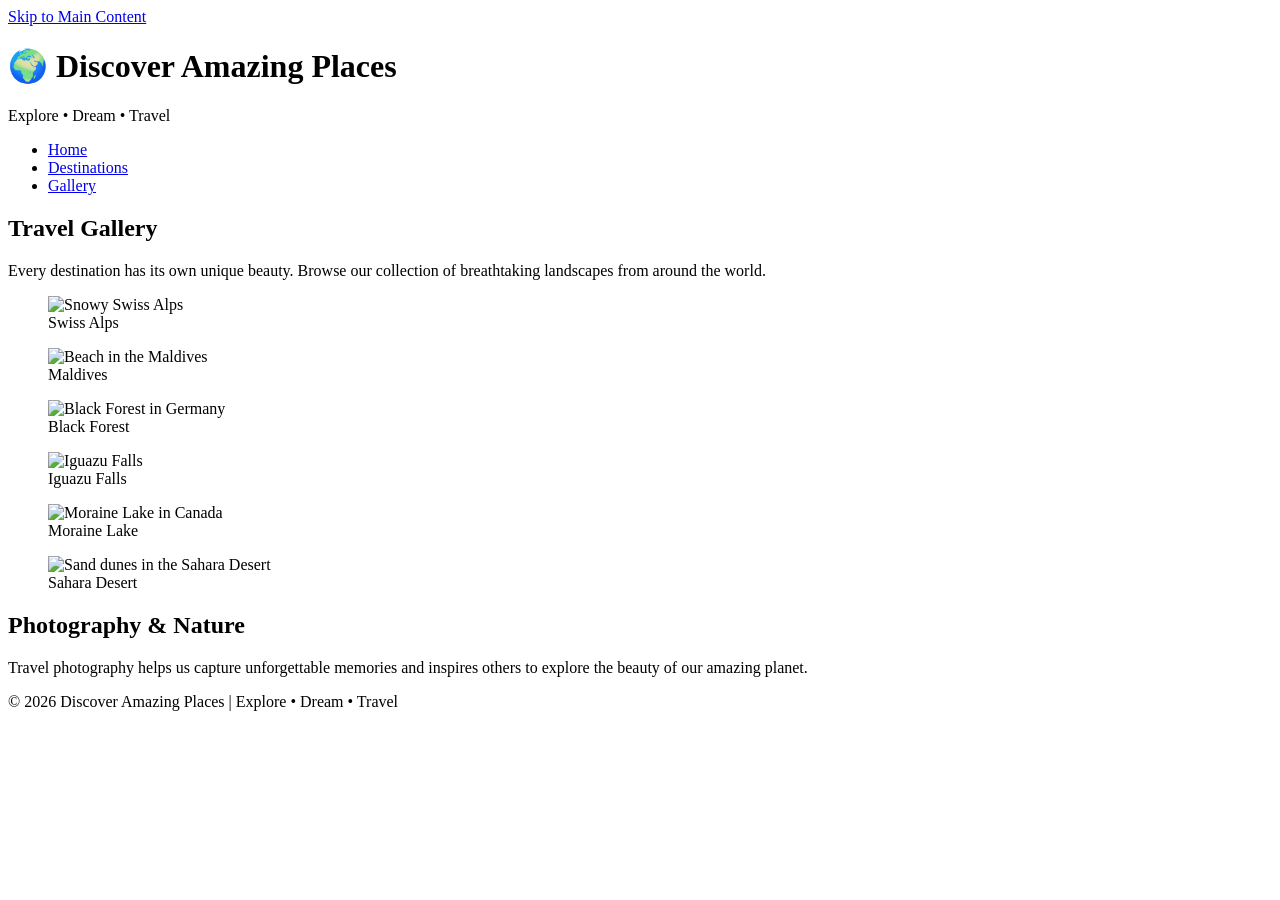
==== gallery.html @ b66141e8 "Add files via upload" ====
<!DOCTYPE html>
<html lang="en">

<head>
    <meta charset="UTF-8">
    <meta name="viewport" content="width=device-width, initial-scale=1.0">
    <title>Travel Gallery | Discover Amazing Places</title>

    <link rel="stylesheet" href="css/style.css">
</head>

<body>

    <!-- Skip Link -->
    <a href="#main-content" class="skip-link">Skip to Main Content</a>

    <!-- Header -->
    <header>

        <div class="logo">
            <h1>🌍 Discover Amazing Places</h1>
            <p>Explore • Dream • Travel</p>
        </div>

        <!-- Navigation -->
        <nav>
            <ul class="nav-menu">
                <li><a href="index.html">Home</a></li>
                <li><a href="places.html">Destinations</a></li>
                <li><a href="gallery.html" class="active">Gallery</a></li>
            </ul>
        </nav>

    </header>

    <!-- Main -->
    <main id="main-content">

        <section class="page-banner">

            <h2>Travel Gallery</h2>

            <p>
                Every destination has its own unique beauty.
                Browse our collection of breathtaking landscapes
                from around the world.
            </p>

        </section>

        <section class="gallery">

            <div class="gallery-grid">

                <figure>
                    <img src="images/mountain.jpg" alt="Snowy Swiss Alps">
                    <figcaption>Swiss Alps</figcaption>
                </figure>

                <figure>
                    <img src="images/beach.jpg" alt="Beach in the Maldives">
                    <figcaption>Maldives</figcaption>
                </figure>

                <figure>
                    <img src="images/forest.jpg" alt="Black Forest in Germany">
                    <figcaption>Black Forest</figcaption>
                </figure>

                <figure>
                    <img src="images/waterfall.jpg" alt="Iguazu Falls">
                    <figcaption>Iguazu Falls</figcaption>
                </figure>

                <figure>
                    <img src="images/lake.jpg" alt="Moraine Lake in Canada">
                    <figcaption>Moraine Lake</figcaption>
                </figure>

                <figure>
                    <img src="images/desert.jpg" alt="Sand dunes in the Sahara Desert">
                    <figcaption>Sahara Desert</figcaption>
                </figure>

            </div>

        </section>

        <section class="gallery-info">

            <h2>Photography & Nature</h2>

            <p>
                Travel photography helps us capture unforgettable
                memories and inspires others to explore the beauty
                of our amazing planet.
            </p>

        </section>

    </main>

    <!-- Footer -->
    <footer>

        <p>
            © 2026 Discover Amazing Places |
            Explore • Dream • Travel
        </p>

    </footer>

</body>

</html>
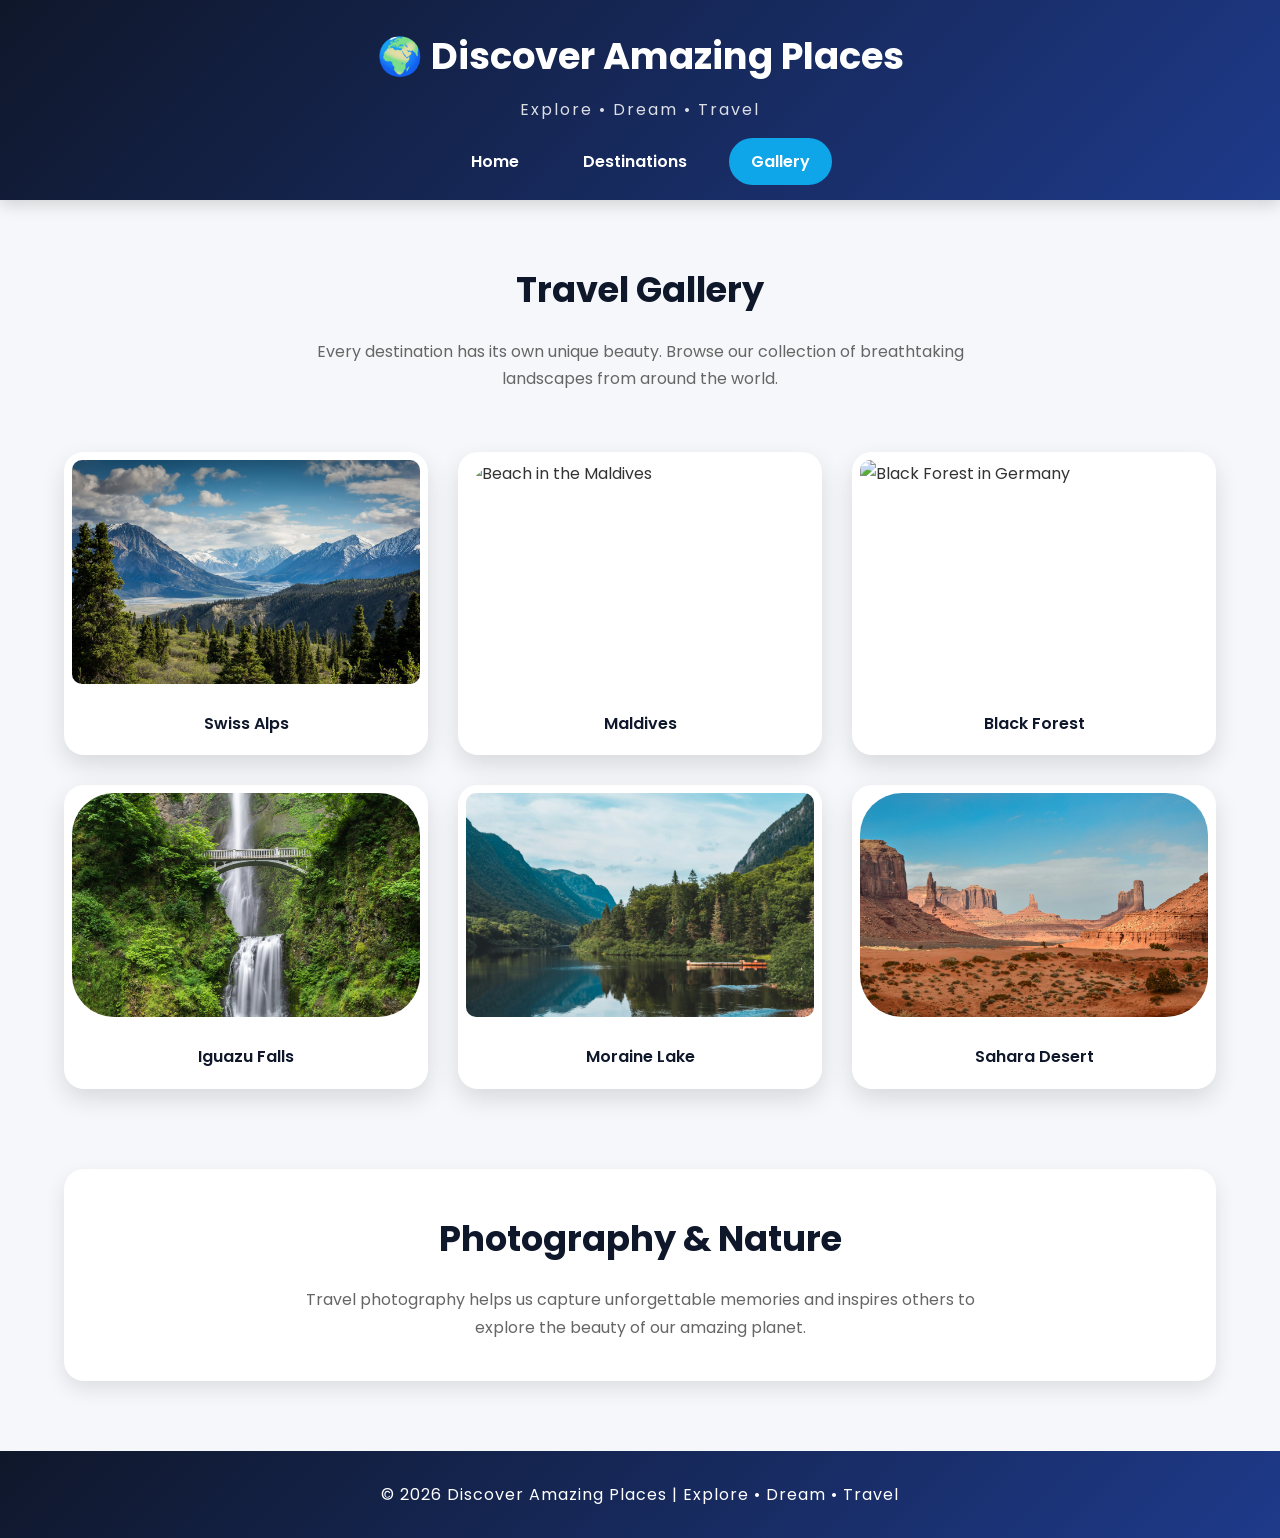
==== commit 4859a626: "Update gallery.html" ====
--- a/gallery.html
+++ b/gallery.html
@@ -112,4 +112,4 @@
 
 </body>
 
-</html>+</html>
--- a/css/style.css
+++ b/css/style.css
@@ -0,0 +1,608 @@
+/* ===========================
+   GOOGLE FONT
+=========================== */
+@import url('https://fonts.googleapis.com/css2?family=Poppins:wght@300;400;500;600;700&display=swap');
+
+/* ===========================
+   RESET
+=========================== */
+
+*{
+    margin:0;
+    padding:0;
+    box-sizing:border-box;
+}
+
+html{
+    scroll-behavior:smooth;
+}
+
+body{
+    font-family:'Poppins',sans-serif;
+    background:#f5f7fa;
+    color:#333;
+    line-height:1.7;
+}
+
+/* ===========================
+   SKIP LINK
+=========================== */
+
+.skip-link{
+    position:absolute;
+    left:20px;
+    top:-60px;
+    background:#0f172a;
+    color:#fff;
+    padding:12px 18px;
+    text-decoration:none;
+    border-radius:8px;
+    font-weight:600;
+    transition:.3s;
+    z-index:1000;
+}
+
+.skip-link:focus{
+    top:20px;
+}
+
+/* ===========================
+   HEADER
+=========================== */
+
+header{
+    background:linear-gradient(135deg,#0f172a,#1e3a8a);
+    color:white;
+    padding:25px 8%;
+    box-shadow:0 5px 15px rgba(0,0,0,.15);
+}
+
+.logo{
+    text-align:center;
+}
+
+.logo h1{
+    font-size:2.3rem;
+    margin-bottom:8px;
+}
+
+.logo p{
+    opacity:.85;
+    letter-spacing:2px;
+}
+
+/* ===========================
+   NAVIGATION
+=========================== */
+
+nav{
+    margin-top:25px;
+}
+
+.nav-menu{
+    display:flex;
+    justify-content:center;
+    align-items:center;
+    list-style:none;
+    gap:20px;
+    flex-wrap:wrap;
+}
+
+.nav-menu a{
+
+    color:white;
+    text-decoration:none;
+    padding:12px 22px;
+    border-radius:30px;
+    font-weight:600;
+    transition:.35s;
+
+}
+
+.nav-menu a:hover{
+
+    background:white;
+    color:#1e3a8a;
+    transform:translateY(-3px);
+
+}
+
+.active{
+
+    background:#0ea5e9;
+    color:white !important;
+
+}
+
+/* ===========================
+   MAIN
+=========================== */
+
+main{
+
+    width:90%;
+    max-width:1250px;
+    margin:60px auto;
+
+}
+
+/* ===========================
+   HERO
+=========================== */
+
+.hero{
+
+    display:flex;
+    justify-content:space-between;
+    align-items:center;
+    gap:60px;
+    margin-bottom:90px;
+    flex-wrap:wrap;
+
+}
+
+.hero-text{
+
+    flex:1;
+
+}
+
+.hero-text h2{
+
+    font-size:3rem;
+    color:#0f172a;
+    margin-bottom:20px;
+
+}
+
+.hero-text p{
+
+    font-size:1.1rem;
+    margin-bottom:30px;
+    color:#555;
+
+}
+
+/* ===========================
+   BUTTON
+=========================== */
+
+.btn{
+
+    display:inline-block;
+    background:#0284c7;
+    color:white;
+    text-decoration:none;
+    padding:15px 32px;
+    border-radius:40px;
+    font-weight:600;
+    transition:.35s;
+
+}
+
+.btn:hover{
+
+    background:#f97316;
+    transform:translateY(-4px);
+
+}
+
+/* ===========================
+   HERO IMAGE
+=========================== */
+
+.hero-image{
+
+    flex:1;
+
+}
+
+.hero-image img{
+
+    width:100%;
+    border-radius:20px;
+    border:6px solid white;
+    box-shadow:0 15px 40px rgba(0,0,0,.2);
+
+}
+
+/* ===========================
+   GLOBAL IMAGE STYLE
+=========================== */
+
+img{
+
+    width:100%;
+    display:block;
+    border-radius:18px;
+    border:4px solid white;
+    padding:4px;
+    transition:.4s;
+    object-fit:cover;
+
+}
+
+img:hover{
+
+    transform:scale(1.05);
+    box-shadow:0 12px 30px rgba(0,0,0,.25);
+
+}
+
+/* ===========================
+   SECTION TITLES
+=========================== */
+
+section h2{
+
+    text-align:center;
+    font-size:2.2rem;
+    color:#0f172a;
+    margin-bottom:18px;
+
+}
+
+.page-banner{
+
+    text-align:center;
+    margin-bottom:60px;
+
+}
+
+.page-banner p{
+
+    max-width:700px;
+    margin:auto;
+    color:#666;
+
+}
+
+/* ===========================
+   FEATURED CARDS
+=========================== */
+
+.featured{
+
+    margin-bottom:90px;
+
+}
+
+.featured-cards{
+
+    display:flex;
+    justify-content:center;
+    gap:30px;
+    flex-wrap:wrap;
+    margin-top:40px;
+
+}
+
+.card{
+
+    background:white;
+    width:340px;
+    border-radius:18px;
+    overflow:hidden;
+    box-shadow:0 10px 25px rgba(0,0,0,.12);
+    transition:.35s;
+
+}
+
+.card:hover{
+
+    transform:translateY(-10px);
+
+}
+
+.card img{
+
+    height:220px;
+
+}
+
+.card h3{
+
+    margin:20px;
+
+}
+
+.card p{
+
+    margin:0 20px 25px;
+    color:#666;
+
+}
+
+/* ===========================
+   WHY TRAVEL
+=========================== */
+
+.why-travel{
+
+    margin-bottom:90px;
+
+}
+
+.travel-boxes{
+
+    display:flex;
+    gap:25px;
+    flex-wrap:wrap;
+    justify-content:center;
+    margin-top:35px;
+
+}
+
+.box{
+
+    background:white;
+    width:320px;
+    padding:30px;
+    border-radius:18px;
+    text-align:center;
+    box-shadow:0 8px 20px rgba(0,0,0,.1);
+    transition:.35s;
+
+}
+
+.box:hover{
+
+    background:#0284c7;
+    color:white;
+    transform:translateY(-8px);
+
+}
+
+.box p{
+
+    margin-top:15px;
+
+}
+
+/* ===========================
+   DESTINATION CARDS
+=========================== */
+
+.destinations{
+
+    display:flex;
+    flex-wrap:wrap;
+    gap:30px;
+    justify-content:center;
+
+}
+
+.destination-card{
+
+    width:360px;
+    background:white;
+    border-radius:20px;
+    overflow:hidden;
+    box-shadow:0 10px 25px rgba(0,0,0,.12);
+    transition:.35s;
+
+}
+
+.destination-card:hover{
+
+    transform:translateY(-10px);
+
+}
+
+.destination-card img{
+
+    height:240px;
+
+}
+
+.card-content{
+
+    padding:22px;
+
+}
+
+.card-content h3{
+
+    margin-bottom:12px;
+
+}
+
+.card-content ul{
+
+    margin-top:18px;
+    margin-left:20px;
+
+}
+
+.card-content li{
+
+    margin-bottom:8px;
+
+}
+/* ===========================
+   GALLERY
+=========================== */
+
+.gallery {
+    margin-bottom: 80px;
+}
+
+.gallery-grid {
+    display: grid;
+    grid-template-columns: repeat(3, 1fr);
+    gap: 30px;
+    margin-top: 40px;
+}
+
+.gallery-grid figure {
+    background: white;
+    border-radius: 20px;
+    overflow: hidden;
+    box-shadow: 0 10px 25px rgba(0,0,0,0.12);
+    transition: 0.4s;
+}
+
+.gallery-grid figure:hover {
+    transform: translateY(-10px);
+}
+
+.gallery-grid img {
+    height: 240px;
+}
+
+/* nth-child Requirement */
+.gallery-grid figure:nth-child(even) img {
+    border-radius: 50px;
+}
+
+.gallery-grid figcaption {
+    padding: 18px;
+    text-align: center;
+    font-weight: 600;
+    color: #0f172a;
+}
+
+/* ===========================
+   GALLERY INFO
+=========================== */
+
+.gallery-info {
+    background: white;
+    margin-top: 70px;
+    padding: 40px;
+    border-radius: 20px;
+    text-align: center;
+    box-shadow: 0 8px 20px rgba(0,0,0,0.1);
+}
+
+.gallery-info p {
+    max-width: 700px;
+    margin: 15px auto 0;
+    color: #666;
+}
+
+/* ===========================
+   TRAVEL TIPS
+=========================== */
+
+.travel-tips {
+    margin-top: 80px;
+}
+
+.tips-container {
+    display: flex;
+    justify-content: center;
+    gap: 25px;
+    flex-wrap: wrap;
+    margin-top: 35px;
+}
+
+.tip {
+    width: 320px;
+    background: white;
+    padding: 30px;
+    border-radius: 18px;
+    text-align: center;
+    box-shadow: 0 10px 25px rgba(0,0,0,.1);
+    transition: 0.3s;
+}
+
+.tip:hover {
+    background: #0ea5e9;
+    color: white;
+    transform: translateY(-8px);
+}
+
+.tip h3 {
+    margin-bottom: 15px;
+}
+
+/* ===========================
+   FOOTER
+=========================== */
+
+footer {
+    background: linear-gradient(135deg,#0f172a,#1e3a8a);
+    color: white;
+    text-align: center;
+    padding: 30px;
+    margin-top: 70px;
+}
+
+footer p {
+    letter-spacing: 1px;
+}
+
+/* ===========================
+   RESPONSIVE DESIGN
+=========================== */
+
+@media (max-width: 992px) {
+
+    .hero {
+        flex-direction: column;
+        text-align: center;
+    }
+
+    .hero-text h2 {
+        font-size: 2.4rem;
+    }
+
+    .featured-cards,
+    .travel-boxes,
+    .tips-container,
+    .destinations {
+        justify-content: center;
+    }
+
+}
+
+@media (max-width: 768px) {
+
+    .logo h1 {
+        font-size: 1.8rem;
+    }
+
+    .nav-menu {
+        flex-direction: column;
+        gap: 12px;
+    }
+
+    .hero-text h2 {
+        font-size: 2rem;
+    }
+
+    .card,
+    .box,
+    .tip,
+    .destination-card {
+        width: 100%;
+    }
+
+    .gallery-grid {
+        grid-template-columns: 1fr;
+    }
+
+    main {
+        width: 95%;
+    }
+
+}
+
+@media (max-width: 480px) {
+
+    .hero-text h2 {
+        font-size: 1.6rem;
+    }
+
+    .btn {
+        display: block;
+        text-align: center;
+    }
+
+    .page-banner h2,
+    section h2 {
+        font-size: 1.7rem;
+    }
+
+}
